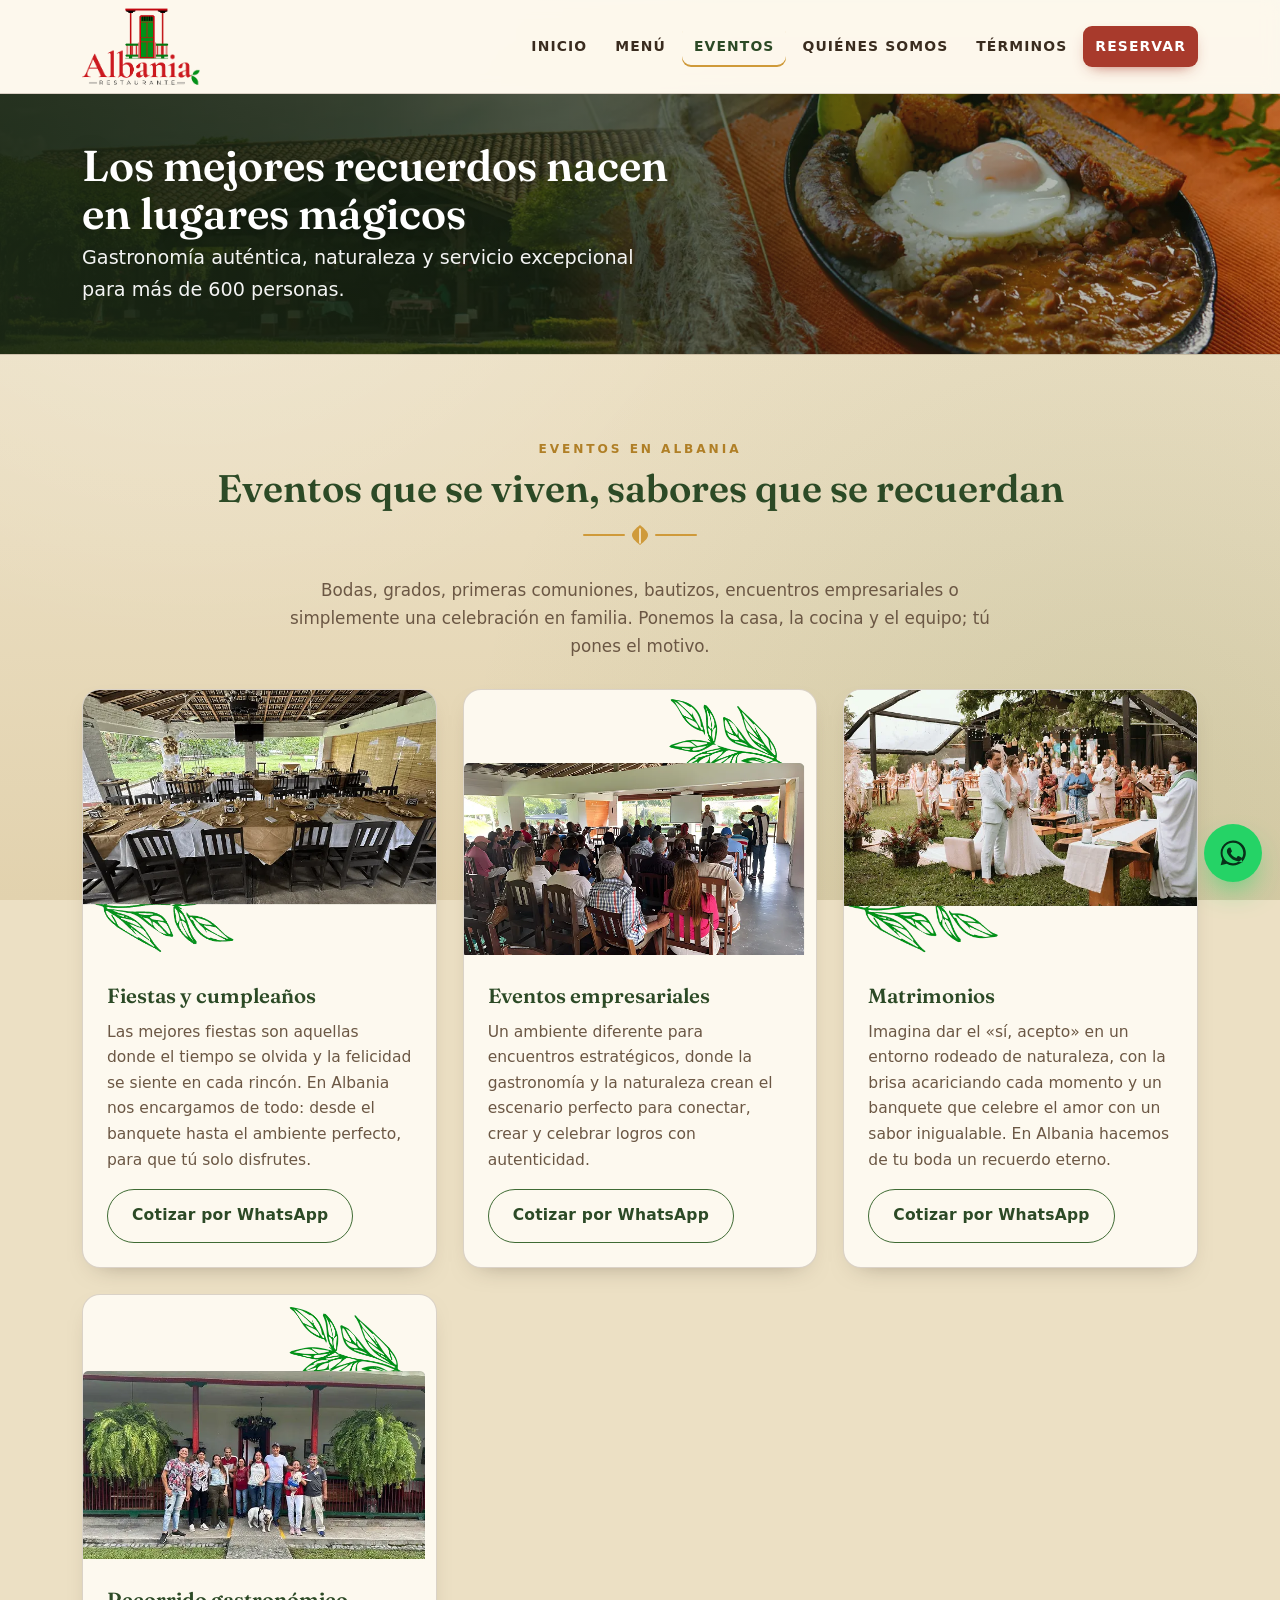
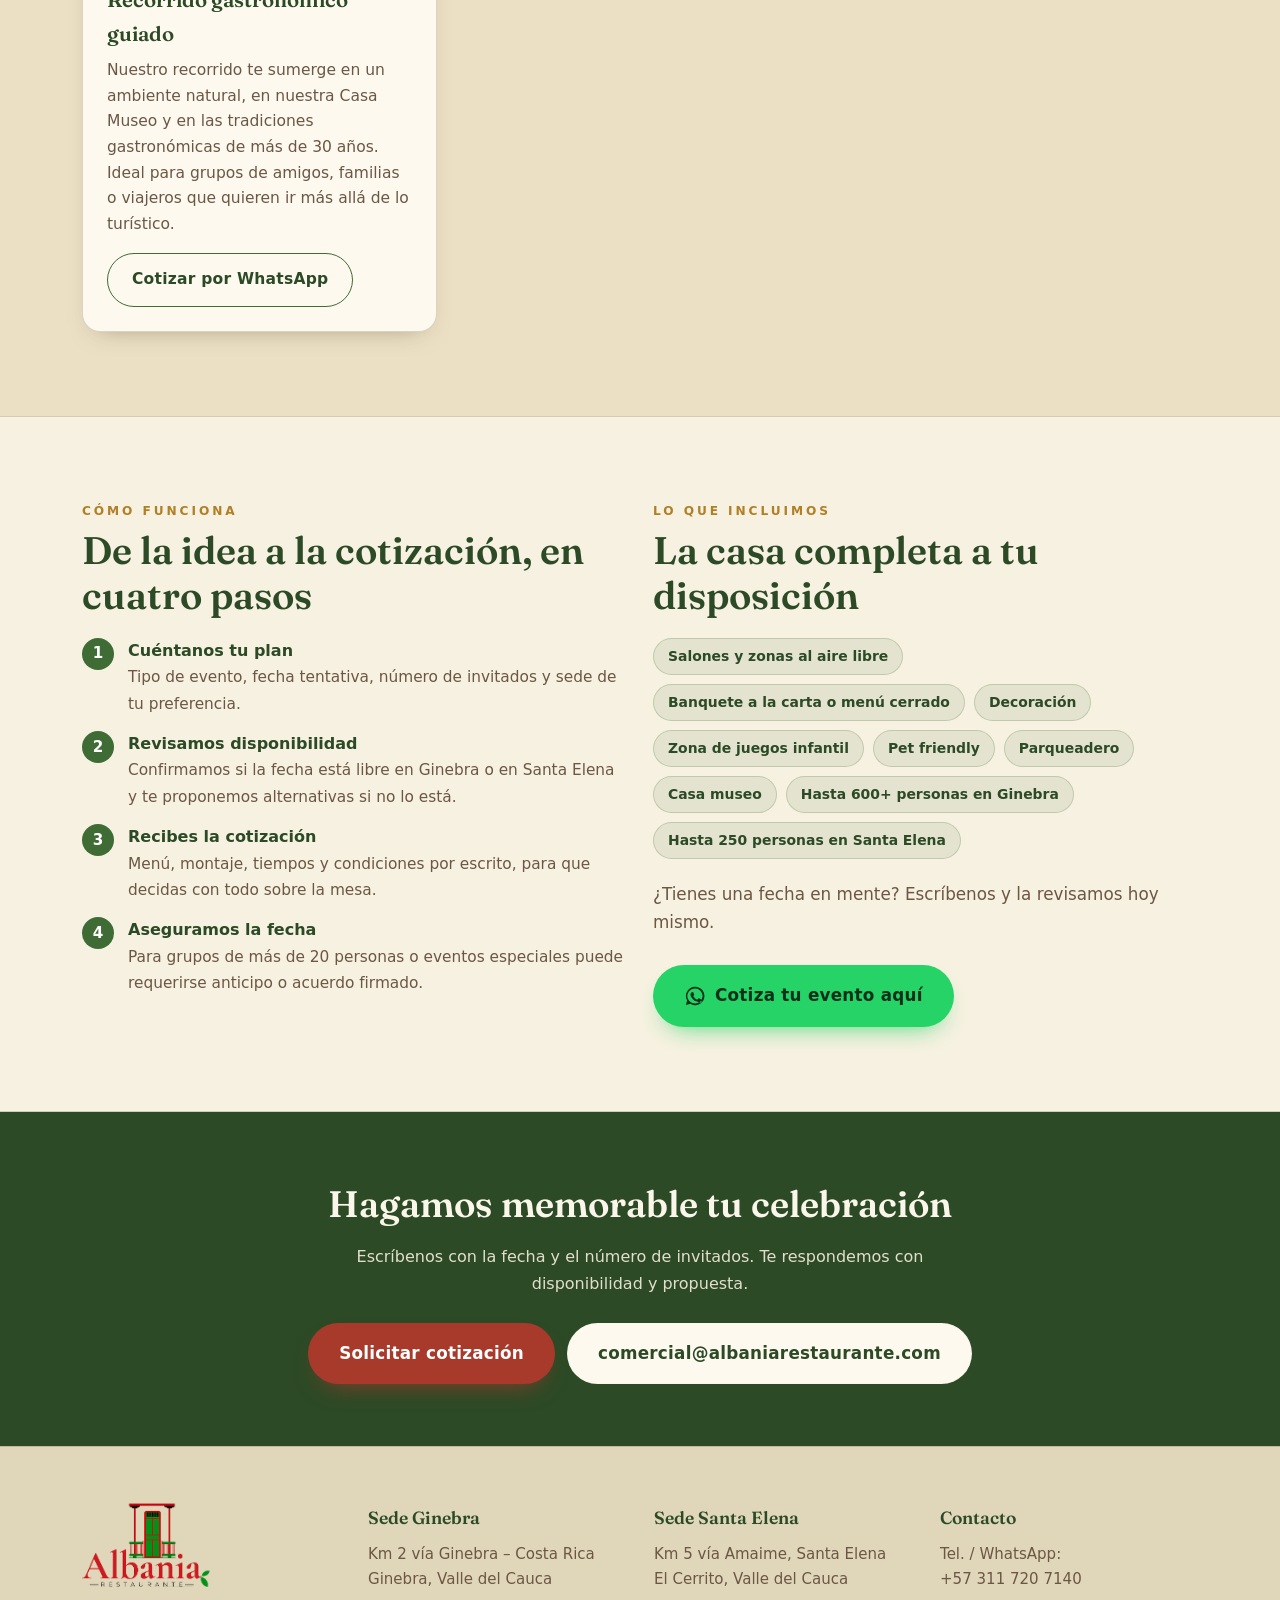
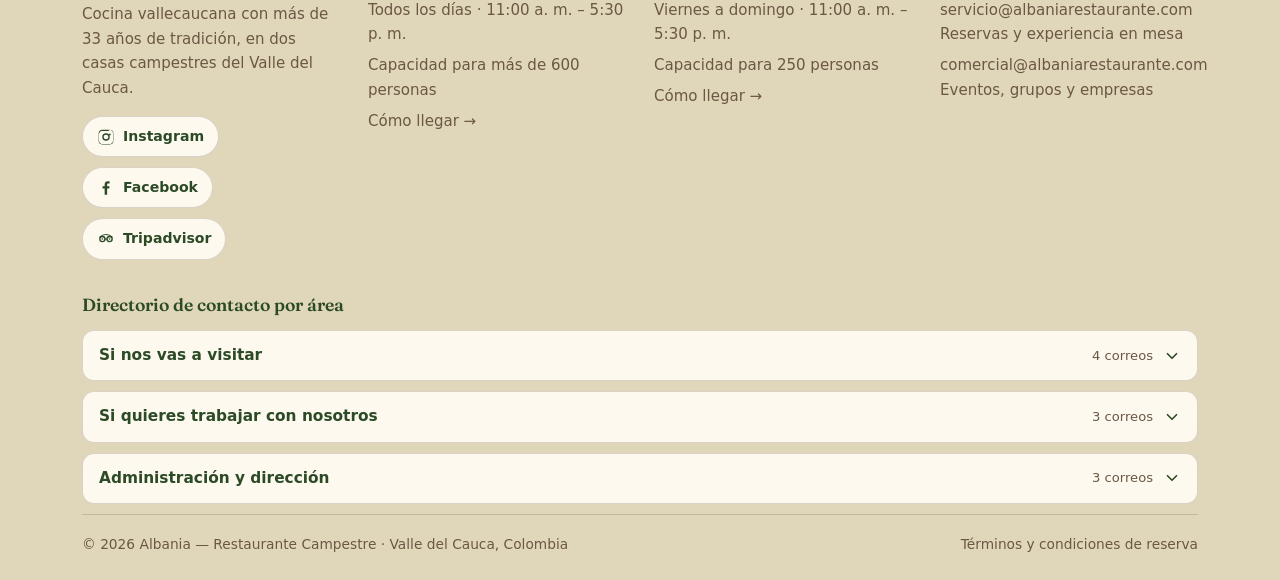
==== eventos/index.html @ 775dd33a "Sitio completo: replica limpia del .co con carta en texto y reserva por WhatsApp Reconstruye albania" ====
<!DOCTYPE html>
<html lang="es">
<head>
  <meta charset="UTF-8" />
  <meta name="viewport" content="width=device-width, initial-scale=1" />
  <title>Eventos, bodas y celebraciones | Albania — Restaurante Campestre</title>
  <meta name="description" content="Bodas, cumpleaños, grados y eventos empresariales en dos sedes campestres del Valle del Cauca. Capacidad para más de 600 personas en Ginebra y 250 en Santa Elena. Cotiza por WhatsApp." />
  <meta name="theme-color" content="#3F6B34" />
  <link rel="icon" type="image/png" href="../assets/logo.png" />

  <!-- Provisional: se levanta el noindex cuando el restaurante confirme la carta vigente. -->
  <meta name="robots" content="noindex, follow" />
  <link rel="canonical" href="https://albaniarestaurante.com/eventos/" />

  <meta property="og:type" content="website" />
  <meta property="og:site_name" content="Albania — Restaurante Campestre" />
  <meta property="og:locale" content="es_CO" />
  <meta property="og:url" content="https://albaniarestaurante.com/eventos/" />
  <meta property="og:title" content="Eventos, bodas y celebraciones | Albania — Restaurante Campestre" />
  <meta property="og:description" content="Bodas, cumpleaños, grados y eventos empresariales en dos sedes campestres del Valle del Cauca. Capacidad para más de 600 personas en Ginebra y 250 en Santa Elena. Cotiza por WhatsApp." />
  <meta property="og:image" content="https://albaniarestaurante.com/assets/og-image.jpg" />
  <meta property="og:image:secure_url" content="https://albaniarestaurante.com/assets/og-image.jpg" />
  <meta property="og:image:width" content="1200" />
  <meta property="og:image:height" content="630" />
  <meta property="og:image:alt" content="Albania — Restaurante Campestre · Ginebra y Santa Elena, Valle del Cauca" />
  <meta name="twitter:card" content="summary_large_image" />
  <meta name="twitter:title" content="Eventos, bodas y celebraciones | Albania — Restaurante Campestre" />
  <meta name="twitter:description" content="Bodas, cumpleaños, grados y eventos empresariales en dos sedes campestres del Valle del Cauca. Capacidad para más de 600 personas en Ginebra y 250 en Santa Elena. Cotiza por WhatsApp." />
  <meta name="twitter:image" content="https://albaniarestaurante.com/assets/og-image.jpg" />

  <link rel="preconnect" href="https://fonts.googleapis.com" />
  <link rel="preconnect" href="https://fonts.gstatic.com" crossorigin />
  <link href="https://fonts.googleapis.com/css2?family=Fraunces:ital,opsz,wght@0,9..144,400;0,9..144,600;0,9..144,700;1,9..144,500&display=swap" rel="stylesheet" />
  <link rel="stylesheet" href="../styles.css" />

  <script type="application/ld+json">
{
  "@context": "https://schema.org",
  "@graph": [
    {
      "@type": "Organization",
      "@id": "https://albaniarestaurante.com/#organizacion",
      "name": "Albania — Restaurante Campestre",
      "url": "https://albaniarestaurante.com/",
      "logo": "https://albaniarestaurante.com/assets/logo.png",
      "image": "https://albaniarestaurante.com/assets/og-image.jpg",
      "slogan": "De nuestra tierra a tu mesa: tradición y sabor sin igual",
      "telephone": "+573117207140",
      "sameAs": [
        "https://instagram.com/albaniarestaurante",
        "https://facebook.com/albania.restaurante",
        "https://www.tripadvisor.co/Restaurant_Review-g4068210-d9739303-Reviews-Albania_Restaurante-Ginebra_Valle_del_Cauca_Department.html"
      ]
    },
    {
      "@type": "Restaurant",
      "@id": "https://albaniarestaurante.com/#sede-ginebra",
      "name": "Albania — Restaurante Campestre · Sede Ginebra",
      "parentOrganization": {
        "@id": "https://albaniarestaurante.com/#organizacion"
      },
      "url": "https://albaniarestaurante.com/",
      "image": "https://albaniarestaurante.com/assets/og-image.jpg",
      "hasMenu": "https://albaniarestaurante.com/menu/",
      "acceptsReservations": "https://albaniarestaurante.com/reserva/",
      "servesCuisine": [
        "Colombiana",
        "Vallecaucana",
        "Comida típica"
      ],
      "priceRange": "$$",
      "currenciesAccepted": "COP",
      "telephone": "+573117207140",
      "hasMap": "https://maps.app.goo.gl/5G6PJcEvPM1ko94FA",
      "maximumAttendeeCapacity": 600,
      "address": {
        "@type": "PostalAddress",
        "streetAddress": "Km 2 vía a Ginebra, Costa Rica",
        "addressLocality": "Ginebra",
        "addressRegion": "Valle del Cauca",
        "addressCountry": "CO"
      },
      "openingHoursSpecification": [
        {
          "@type": "OpeningHoursSpecification",
          "dayOfWeek": [
            "Monday",
            "Tuesday",
            "Wednesday",
            "Thursday",
            "Friday",
            "Saturday",
            "Sunday"
          ],
          "opens": "11:00",
          "closes": "17:30"
        }
      ],
      "amenityFeature": [
        {
          "@type": "LocationFeatureSpecification",
          "name": "Pet-friendly",
          "value": true
        },
        {
          "@type": "LocationFeatureSpecification",
          "name": "Zona de juegos infantil",
          "value": true
        },
        {
          "@type": "LocationFeatureSpecification",
          "name": "Parqueadero",
          "value": true
        }
      ]
    },
    {
      "@type": "Restaurant",
      "@id": "https://albaniarestaurante.com/#sede-santa-elena",
      "name": "Albania — Restaurante Campestre · Sede Santa Elena",
      "parentOrganization": {
        "@id": "https://albaniarestaurante.com/#organizacion"
      },
      "url": "https://albaniarestaurante.com/",
      "image": "https://albaniarestaurante.com/assets/og-image.jpg",
      "hasMenu": "https://albaniarestaurante.com/menu/",
      "acceptsReservations": "https://albaniarestaurante.com/reserva/",
      "servesCuisine": [
        "Colombiana",
        "Vallecaucana",
        "Comida típica"
      ],
      "priceRange": "$$",
      "currenciesAccepted": "COP",
      "telephone": "+573117207140",
      "hasMap": "https://maps.app.goo.gl/c9aB7MhHKHei77cu5",
      "maximumAttendeeCapacity": 250,
      "address": {
        "@type": "PostalAddress",
        "streetAddress": "Km 5 vía Amaime, Santa Elena",
        "addressLocality": "El Cerrito",
        "addressRegion": "Valle del Cauca",
        "addressCountry": "CO"
      },
      "openingHoursSpecification": [
        {
          "@type": "OpeningHoursSpecification",
          "dayOfWeek": [
            "Friday",
            "Saturday",
            "Sunday"
          ],
          "opens": "11:00",
          "closes": "17:30"
        }
      ],
      "amenityFeature": [
        {
          "@type": "LocationFeatureSpecification",
          "name": "Pet-friendly",
          "value": true
        },
        {
          "@type": "LocationFeatureSpecification",
          "name": "Zona de juegos infantil",
          "value": true
        },
        {
          "@type": "LocationFeatureSpecification",
          "name": "Parqueadero",
          "value": true
        }
      ]
    }
  ]
}
  </script>
</head>
<body>
  <a class="saltar" href="#contenido">Saltar al contenido</a>
  <header class="cabecera">
    <div class="envoltura cabecera-int">
      <a class="marca" href="/" aria-label="Albania — Restaurante Campestre, inicio">
        <img src="../assets/logo.png" width="295" height="192" alt="Albania — Restaurante Campestre" />
      </a>
      <input class="nav-toggle" type="checkbox" id="menu-nav" hidden />
      <label class="nav-btn" for="menu-nav">
        <svg viewBox="0 0 24 24" width="20" height="20" aria-hidden="true"><path d="M4 7h16M4 12h16M4 17h16" fill="none" stroke="currentColor" stroke-width="2" stroke-linecap="round"/></svg>
        Menú
      </label>
      <nav class="nav" aria-label="Principal">
          <a href="/">Inicio</a>
          <a href="/menu/">Menú</a>
          <a href="/eventos/" aria-current="page">Eventos</a>
          <a href="/quienes-somos/">Quiénes somos</a>
          <a href="/terminos-y-condiciones/">Términos</a>
          <a class="btn-reservar-nav" href="/reserva/">Reservar</a>
      </nav>
    </div>
  </header>

  <main id="contenido">
    <section class="portada portada--corta">
      <img src="../assets/hero-2.webp" width="1800" height="586" fetchpriority="high" decoding="async"
           alt="Celebración campestre montada en los jardines de Albania Restaurante" />
      <div class="portada-velo"><div class="envoltura"><div class="portada-txt">
        <h1>Los mejores recuerdos nacen en lugares mágicos</h1>
        <p>Gastronomía auténtica, naturaleza y servicio excepcional para más de 600 personas.</p>
      </div></div></div>
    </section>

    <section class="seccion">
      <div class="envoltura centrado">
        <p class="rotulo">Eventos en Albania</p>
        <h2 class="titulo-seccion">Eventos que se viven, sabores que se recuerdan</h2>
        <span class="ramita"><svg viewBox="0 0 120 24" width="120" height="24" aria-hidden="true"><path d="M4 12h40" stroke="currentColor" stroke-width="2" stroke-linecap="round"/><path d="M116 12H76" stroke="currentColor" stroke-width="2" stroke-linecap="round"/><path d="M60 2c-5 4-8 7-8 10 0 3 3 6 8 10 5-4 8-7 8-10 0-3-3-6-8-10z" fill="currentColor"/><path d="M60 6v14" stroke="#fdf9ef" stroke-width="1.4" stroke-linecap="round"/></svg></span>
        <p class="entradilla">Bodas, grados, primeras comuniones, bautizos, encuentros empresariales o simplemente una celebración en familia. Ponemos la casa, la cocina y el equipo; tú pones el motivo.</p>
      </div>
      <div class="envoltura">
        <div class="rejilla rejilla-2">
        <article class="tarjeta">
          <img src="../assets/evento-cumpleanos.webp" loading="lazy" decoding="async" width="689" height="528" alt="Fiestas y cumpleaños en Albania Restaurante Campestre" />
          <div class="tarjeta-cuerpo">
            <h3>Fiestas y cumpleaños</h3><p>Las mejores fiestas son aquellas donde el tiempo se olvida y la felicidad se siente en cada rincón. En Albania nos encargamos de todo: desde el banquete hasta el ambiente perfecto, para que tú solo disfrutes.</p>
            <a class="btn btn-secundario" href="https://wa.me/573117207140?text=Quiero%20cotizar%20una%20fiesta%20o%20cumplea%C3%B1os%20en%20Albania." target="_blank" rel="noopener">Cotizar por WhatsApp</a>
          </div>
        </article>
        <article class="tarjeta">
          <img src="../assets/evento-empresarial.webp" loading="lazy" decoding="async" width="689" height="528" alt="Eventos empresariales en Albania Restaurante Campestre" />
          <div class="tarjeta-cuerpo">
            <h3>Eventos empresariales</h3><p>Un ambiente diferente para encuentros estratégicos, donde la gastronomía y la naturaleza crean el escenario perfecto para conectar, crear y celebrar logros con autenticidad.</p>
            <a class="btn btn-secundario" href="https://wa.me/573117207140?text=Quiero%20cotizar%20un%20evento%20empresarial%20en%20Albania." target="_blank" rel="noopener">Cotizar por WhatsApp</a>
          </div>
        </article>
        <article class="tarjeta">
          <img src="../assets/evento-matrimonio.webp" loading="lazy" decoding="async" width="689" height="528" alt="Matrimonios en Albania Restaurante Campestre" />
          <div class="tarjeta-cuerpo">
            <h3>Matrimonios</h3><p>Imagina dar el «sí, acepto» en un entorno rodeado de naturaleza, con la brisa acariciando cada momento y un banquete que celebre el amor con un sabor inigualable. En Albania hacemos de tu boda un recuerdo eterno.</p>
            <a class="btn btn-secundario" href="https://wa.me/573117207140?text=Quiero%20cotizar%20un%20matrimonio%20en%20Albania." target="_blank" rel="noopener">Cotizar por WhatsApp</a>
          </div>
        </article>
        <article class="tarjeta">
          <img src="../assets/evento-recorrido.webp" loading="lazy" decoding="async" width="689" height="528" alt="Recorrido gastronómico guiado en Albania Restaurante Campestre" />
          <div class="tarjeta-cuerpo">
            <h3>Recorrido gastronómico guiado</h3><p>Nuestro recorrido te sumerge en un ambiente natural, en nuestra Casa Museo y en las tradiciones gastronómicas de más de 30 años. Ideal para grupos de amigos, familias o viajeros que quieren ir más allá de lo turístico.</p>
            <a class="btn btn-secundario" href="https://wa.me/573117207140?text=Quiero%20informaci%C3%B3n%20sobre%20el%20recorrido%20gastron%C3%B3mico%20guiado%20de%20Albania." target="_blank" rel="noopener">Cotizar por WhatsApp</a>
          </div>
        </article>
        </div>
      </div>
    </section>

    <section class="seccion seccion--panel">
      <div class="envoltura">
        <div class="rejilla rejilla-2">
          <div>
            <p class="rotulo">Cómo funciona</p>
            <h2 class="titulo-seccion">De la idea a la cotización, en cuatro pasos</h2>
            <ol class="pasos" style="margin-top:1.2rem">
              <li><div><strong>Cuéntanos tu plan</strong><span>Tipo de evento, fecha tentativa, número de invitados y sede de tu preferencia.</span></div></li>
              <li><div><strong>Revisamos disponibilidad</strong><span>Confirmamos si la fecha está libre en Ginebra o en Santa Elena y te proponemos alternativas si no lo está.</span></div></li>
              <li><div><strong>Recibes la cotización</strong><span>Menú, montaje, tiempos y condiciones por escrito, para que decidas con todo sobre la mesa.</span></div></li>
              <li><div><strong>Aseguramos la fecha</strong><span>Para grupos de más de 20 personas o eventos especiales puede requerirse anticipo o acuerdo firmado.</span></div></li>
            </ol>
          </div>
          <div>
            <p class="rotulo">Lo que incluimos</p>
            <h2 class="titulo-seccion">La casa completa a tu disposición</h2>
            <ul class="etiquetas" style="margin-top:1.2rem">
              <li>Salones y zonas al aire libre</li><li>Banquete a la carta o menú cerrado</li>
              <li>Decoración</li><li>Zona de juegos infantil</li>
              <li>Pet friendly</li><li>Parqueadero</li>
              <li>Casa museo</li><li>Hasta 600+ personas en Ginebra</li>
              <li>Hasta 250 personas en Santa Elena</li>
            </ul>
            <p class="entradilla">¿Tienes una fecha en mente? Escríbenos y la revisamos hoy mismo.</p>
            <a class="btn btn-wa btn-grande" href="https://wa.me/573117207140?text=Hola%2C%20quiero%20cotizar%20un%20evento%20en%20Albania.%20Les%20cuento%3A%20tipo%20de%20evento%2C%20fecha%2C%20n%C3%BAmero%20de%20personas%20y%20sede." target="_blank" rel="noopener"><svg viewBox="0 0 24 24" width="22" height="22" aria-hidden="true"><path fill="currentColor" d="M12 2a10 10 0 0 0-8.6 15l-1.3 4.8 4.9-1.3A10 10 0 1 0 12 2zm0 1.8a8.2 8.2 0 0 1 6.9 12.6l-.2.3.8 2.8-2.9-.8-.3.2A8.2 8.2 0 1 1 12 3.8zm-3.1 4c-.2 0-.5.07-.8.36s-1 1-1 2.4 1.05 2.76 1.2 2.95c.14.2 2 3.17 4.98 4.32 2.47.95 2.97.76 3.5.71.53-.05 1.72-.7 1.96-1.38.24-.68.24-1.26.17-1.38-.07-.12-.26-.2-.55-.34-.29-.15-1.72-.85-1.98-.95-.27-.1-.46-.15-.65.14-.2.29-.75.94-.92 1.13-.17.2-.34.22-.63.07-.29-.14-1.22-.45-2.33-1.44-.86-.77-1.44-1.72-1.6-2.01-.17-.29-.02-.45.12-.6.13-.13.29-.34.44-.51.14-.17.19-.29.29-.48.1-.2.05-.36-.02-.51-.07-.14-.65-1.57-.9-2.15-.23-.56-.47-.48-.65-.49z"/></svg> Cotiza tu evento aquí</a>
          </div>
        </div>
      </div>
    </section>

    <section class="cintillo">
      <div class="envoltura">
        <h2>Hagamos memorable tu celebración</h2>
        <p>Escríbenos con la fecha y el número de invitados. Te respondemos con disponibilidad y propuesta.</p>
        <div class="acciones">
          <a class="btn btn-primario btn-grande" href="/reserva/">Solicitar cotización</a>
          <a class="btn btn-claro btn-grande" href="mailto:comercial@albaniarestaurante.com">comercial@albaniarestaurante.com</a>
        </div>
      </div>
    </section>
  </main>

  <footer class="pie">
    <div class="envoltura">
      <div class="pie-rejilla">
        <div>
          <img class="pie-logo" src="../assets/logo.png" width="295" height="192" alt="Albania — Restaurante Campestre" />
          <p>Cocina vallecaucana con más de 33 años de tradición, en dos casas campestres del Valle del Cauca.</p>
          <div class="redes">
            <a class="red-btn" href="https://instagram.com/albaniarestaurante" target="_blank" rel="noopener"><svg viewBox="0 0 24 24" width="18" height="18" aria-hidden="true"><path fill="currentColor" d="M12 2.2c3.2 0 3.6 0 4.9.07 1.2.06 1.8.25 2.2.42.6.22 1 .48 1.4.9.42.4.68.82.9 1.4.17.4.36 1 .42 2.2.07 1.3.07 1.7.07 4.9s0 3.6-.07 4.9c-.06 1.2-.25 1.8-.42 2.2-.22.6-.48 1-.9 1.4-.4.42-.82.68-1.4.9-.4.17-1 .36-2.2.42-1.3.07-1.7.07-4.9.07s-3.6 0-4.9-.07c-1.2-.06-1.8-.25-2.2-.42-.6-.22-1-.48-1.4-.9-.42-.4-.68-.82-.9-1.4-.17-.4-.36-1-.42-2.2C2.2 15.6 2.2 15.2 2.2 12s0-3.6.07-4.9c.06-1.2.25-1.8.42-2.2.22-.6.48-1 .9-1.4.4-.42.82-.68 1.4-.9.4-.17 1-.36 2.2-.42C8.4 2.2 8.8 2.2 12 2.2zm0 1.8c-3.1 0-3.5 0-4.7.07-1.1.05-1.7.24-2.1.4-.5.2-.9.43-1.3.83-.4.4-.63.8-.83 1.3-.16.4-.35 1-.4 2.1C2.6 8.5 2.6 8.9 2.6 12s0 3.5.07 4.7c.05 1.1.24 1.7.4 2.1.2.5.43.9.83 1.3.4.4.8.63 1.3.83.4.16 1 .35 2.1.4 1.2.07 1.6.07 4.7.07s3.5 0 4.7-.07c1.1-.05 1.7-.24 2.1-.4.5-.2.9-.43 1.3-.83.4-.4.63-.8.83-1.3.16-.4.35-1 .4-2.1.07-1.2.07-1.6.07-4.7s0-3.5-.07-4.7c-.05-1.1-.24-1.7-.4-2.1-.2-.5-.43-.9-.83-1.3-.4-.4-.8-.63-1.3-.83-.4-.16-1-.35-2.1-.4C15.5 4 15.1 4 12 4zm0 3.06A4.94 4.94 0 1 1 12 17a4.94 4.94 0 0 1 0-9.94zm0 1.8a3.14 3.14 0 1 0 0 6.28 3.14 3.14 0 0 0 0-6.28zm5.15-1.4a1.15 1.15 0 1 1 0 2.3 1.15 1.15 0 0 1 0-2.3z"/></svg><span>Instagram</span></a>
            <a class="red-btn" href="https://facebook.com/albania.restaurante" target="_blank" rel="noopener"><svg viewBox="0 0 24 24" width="18" height="18" aria-hidden="true"><path fill="currentColor" d="M13.5 21v-8.2h2.8l.42-3.2H13.5V7.5c0-.93.26-1.56 1.6-1.56h1.7V3.07c-.3-.04-1.3-.13-2.47-.13-2.44 0-4.12 1.49-4.12 4.23v2.36H7.4v3.2h2.8V21z"/></svg><span>Facebook</span></a>
            <a class="red-btn" href="https://www.tripadvisor.co/Restaurant_Review-g4068210-d9739303-Reviews-Albania_Restaurante-Ginebra_Valle_del_Cauca_Department.html" target="_blank" rel="noopener"><svg viewBox="0 0 24 24" width="18" height="18" aria-hidden="true"><circle cx="7.2" cy="12" r="3.4" fill="none" stroke="currentColor" stroke-width="1.8"/><circle cx="16.8" cy="12" r="3.4" fill="none" stroke="currentColor" stroke-width="1.8"/><circle cx="7.2" cy="12" r="1.1" fill="currentColor"/><circle cx="16.8" cy="12" r="1.1" fill="currentColor"/><path d="M10.6 12h2.8M4 9.2C6.2 7 9 6 12 6s5.8 1 8 3.2" fill="none" stroke="currentColor" stroke-width="1.6" stroke-linecap="round"/></svg><span>Tripadvisor</span></a>
          </div>
        </div>

        <div>
          <h3>Sede Ginebra</h3>
          <ul>
            <li>Km 2 vía Ginebra – Costa Rica<br />Ginebra, Valle del Cauca</li>
            <li>Todos los días · 11:00 a. m. – 5:30 p. m.</li>
            <li>Capacidad para más de 600 personas</li>
            <li><a href="https://maps.app.goo.gl/5G6PJcEvPM1ko94FA" target="_blank" rel="noopener">Cómo llegar &rarr;</a></li>
          </ul>
        </div>

        <div>
          <h3>Sede Santa Elena</h3>
          <ul>
            <li>Km 5 vía Amaime, Santa Elena<br />El Cerrito, Valle del Cauca</li>
            <li>Viernes a domingo · 11:00 a. m. – 5:30 p. m.</li>
            <li>Capacidad para 250 personas</li>
            <li><a href="https://maps.app.goo.gl/c9aB7MhHKHei77cu5" target="_blank" rel="noopener">Cómo llegar &rarr;</a></li>
          </ul>
        </div>

        <div>
          <h3>Contacto</h3>
          <ul>
            <li>Tel. / WhatsApp:<br /><a href="tel:+573117207140">+57 311 720 7140</a></li>
            <li><a href="mailto:servicio@albaniarestaurante.com">servicio@albaniarestaurante.com</a><br />Reservas y experiencia en mesa</li>
            <li><a href="mailto:comercial@albaniarestaurante.com">comercial@albaniarestaurante.com</a><br />Eventos, grupos y empresas</li>
          </ul>
        </div>
      </div>

      <h3 style="margin-bottom:.7rem">Directorio de contacto por área</h3>
      <details class="dir-acc">
        <summary class="dir-sum"><span class="dir-sum-txt">Si nos vas a visitar</span><span class="dir-count">4 correos</span><svg class="dir-chev" viewBox="0 0 24 24" width="18" height="18" aria-hidden="true"><path d="M6 9l6 6 6-6" fill="none" stroke="currentColor" stroke-width="2.2" stroke-linecap="round" stroke-linejoin="round"/></svg></summary>
        <ul class="dir-list">
          <li><a class="dir-mail" href="mailto:servicio@albaniarestaurante.com">servicio@albaniarestaurante.com</a><span class="dir-desc">Reservas del día a día, sugerencias y comentarios sobre tu experiencia en la mesa.</span></li>
          <li><a class="dir-mail" href="mailto:comercial@albaniarestaurante.com">comercial@albaniarestaurante.com</a><span class="dir-desc">Eventos, grupos y empresas: cotizaciones, disponibilidad de salones y celebraciones.</span></li>
          <li><a class="dir-mail" href="mailto:admonginebra@albaniarestaurante.com">admonginebra@albaniarestaurante.com</a><span class="dir-desc">Administración de la sede Ginebra: temas puntuales de esa casa y objetos olvidados.</span></li>
          <li><a class="dir-mail" href="mailto:admonsantaelena@albaniarestaurante.com">admonsantaelena@albaniarestaurante.com</a><span class="dir-desc">Lo mismo, para la sede Santa Elena, en El Cerrito.</span></li>
        </ul>
      </details>
      <details class="dir-acc">
        <summary class="dir-sum"><span class="dir-sum-txt">Si quieres trabajar con nosotros</span><span class="dir-count">3 correos</span><svg class="dir-chev" viewBox="0 0 24 24" width="18" height="18" aria-hidden="true"><path d="M6 9l6 6 6-6" fill="none" stroke="currentColor" stroke-width="2.2" stroke-linecap="round" stroke-linejoin="round"/></svg></summary>
        <ul class="dir-list">
          <li><a class="dir-mail" href="mailto:compras@albaniarestaurante.com">compras@albaniarestaurante.com</a><span class="dir-desc">Proveedores nuevos, portafolios y cotizaciones de insumos.</span></li>
          <li><a class="dir-mail" href="mailto:bodega@albaniarestaurante.com">bodega@albaniarestaurante.com</a><span class="dir-desc">Coordinación de entregas: remisiones, horarios de descargue y recepción de mercancía.</span></li>
          <li><a class="dir-mail" href="mailto:proyectos@albaniarestaurante.com">proyectos@albaniarestaurante.com</a><span class="dir-desc">Obras, adecuaciones, alianzas y proyectos de expansión.</span></li>
        </ul>
      </details>
      <details class="dir-acc">
        <summary class="dir-sum"><span class="dir-sum-txt">Administración y dirección</span><span class="dir-count">3 correos</span><svg class="dir-chev" viewBox="0 0 24 24" width="18" height="18" aria-hidden="true"><path d="M6 9l6 6 6-6" fill="none" stroke="currentColor" stroke-width="2.2" stroke-linecap="round" stroke-linejoin="round"/></svg></summary>
        <ul class="dir-list">
          <li><a class="dir-mail" href="mailto:contabilidad@albaniarestaurante.com">contabilidad@albaniarestaurante.com</a><span class="dir-desc">Facturación electrónica, datos tributarios, cartera y pagos.</span></li>
          <li><a class="dir-mail" href="mailto:gerencia@albaniarestaurante.com">gerencia@albaniarestaurante.com</a><span class="dir-desc">Gerencia general: propuestas institucionales, prensa y asuntos que requieran escalamiento.</span></li>
          <li><a class="dir-mail" href="mailto:direcciones@albaniarestaurante.com">direcciones@albaniarestaurante.com</a><span class="dir-desc">Dirección de la compañía: asuntos societarios y decisiones estratégicas.</span></li>
        </ul>
      </details>

      <div class="pie-legal">
        <span>&copy; <span id="anio">2026</span> Albania — Restaurante Campestre · Valle del Cauca, Colombia</span>
        <span><a href="/terminos-y-condiciones/">Términos y condiciones de reserva</a></span>
      </div>
    </div>
  </footer>

  <a class="wa-flotante" href="https://wa.me/573117207140?text=Hola%2C%20quiero%20informaci%C3%B3n%20sobre%20Albania%20Restaurante%20Campestre." target="_blank" rel="noopener" aria-label="Escríbenos por WhatsApp">
    <svg viewBox="0 0 24 24" width="30" height="30" aria-hidden="true"><path fill="currentColor" d="M12 2a10 10 0 0 0-8.6 15l-1.3 4.8 4.9-1.3A10 10 0 1 0 12 2zm0 1.8a8.2 8.2 0 0 1 6.9 12.6l-.2.3.8 2.8-2.9-.8-.3.2A8.2 8.2 0 1 1 12 3.8zm-3.1 4c-.2 0-.5.07-.8.36s-1 1-1 2.4 1.05 2.76 1.2 2.95c.14.2 2 3.17 4.98 4.32 2.47.95 2.97.76 3.5.71.53-.05 1.72-.7 1.96-1.38.24-.68.24-1.26.17-1.38-.07-.12-.26-.2-.55-.34-.29-.15-1.72-.85-1.98-.95-.27-.1-.46-.15-.65.14-.2.29-.75.94-.92 1.13-.17.2-.34.22-.63.07-.29-.14-1.22-.45-2.33-1.44-.86-.77-1.44-1.72-1.6-2.01-.17-.29-.02-.45.12-.6.13-.13.29-.34.44-.51.14-.17.19-.29.29-.48.1-.2.05-.36-.02-.51-.07-.14-.65-1.57-.9-2.15-.23-.56-.47-.48-.65-.49z"/></svg>
  </a>

  <script>document.getElementById('anio').textContent = new Date().getFullYear();</script>
</body>
</html>
---- styles.css ----
/* =========================================================
   Albania — Restaurante Campestre · albaniarestaurante.com
   Hoja de estilos única para todo el sitio.
   Sin frameworks, sin dependencias, sin JavaScript obligatorio.
   ========================================================= */

:root {
  --crema:        #f6efdd;
  --crema-clara:  #fbf6ea;
  --crema-panel:  #fdf9ef;
  --verde:        #3f6b34;
  --verde-osc:    #2c4a26;
  --verde-claro:  #6f8f4f;
  --terracota:    #a83a2c;
  --terracota-osc:#8a2f24;
  --mostaza:      #cf9a3a;
  --mostaza-osc:  #b07f26;
  --marron:       #5a4636;
  --tinta:        #3a2c1f;
  --tinta-suave:  #6b5744;
  --linea:        rgba(90, 70, 54, .22);

  --wa:           #25d366;
  --wa-osc:       #1da851;

  --sombra:       0 18px 40px -18px rgba(58, 44, 31, .45);
  --sombra-sutil: 0 10px 26px -16px rgba(58, 44, 31, .5);
  --radio:        18px;
  --radio-sm:     12px;

  --ancho:        1180px;

  --fuente-titulo: "Fraunces", "Georgia", "Times New Roman", serif;
  --fuente-texto:  system-ui, -apple-system, "Segoe UI", Roboto, "Helvetica Neue", Arial, sans-serif;
}

* { box-sizing: border-box; }
html { -webkit-text-size-adjust: 100%; scroll-behavior: smooth; }
@media (prefers-reduced-motion: reduce) { html { scroll-behavior: auto; } }

body {
  margin: 0;
  font-family: var(--fuente-texto);
  color: var(--tinta);
  line-height: 1.65;
  background-color: #ece0c4;
  background-image:
    radial-gradient(circle at 15% 8%, rgba(255,255,255,.30), transparent 42%),
    radial-gradient(circle at 88% 92%, rgba(63,107,52,.12), transparent 48%),
    linear-gradient(180deg, #f0e6ce 0%, #e9dcbe 60%, #e2d2ae 100%),
    url("data:image/svg+xml,%3Csvg xmlns='http://www.w3.org/2000/svg' width='140' height='140' viewBox='0 0 140 140'%3E%3Cg fill='none' stroke='%235a4636' stroke-opacity='0.055' stroke-width='1.4'%3E%3Cpath d='M20 110c14-6 20-22 18-40M20 110c-10-10-10-28 0-40M20 110c14 4 30-4 40-18'/%3E%3Cpath d='M110 34c-10 4-15 16-13 29M110 34c7 7 8 20 1 29M110 34c-10-3-22 3-29 13'/%3E%3C/g%3E%3C/svg%3E");
  background-attachment: fixed;
  background-size: auto, auto, auto, 260px 260px;
}

img { max-width: 100%; height: auto; display: block; }
a { color: var(--terracota-osc); }

.envoltura { width: 100%; max-width: var(--ancho); margin: 0 auto; padding: 0 clamp(16px, 4vw, 32px); }
.solo-lectores {
  position: absolute; width: 1px; height: 1px; overflow: hidden;
  clip: rect(0 0 0 0); clip-path: inset(50%); white-space: nowrap;
}
.saltar {
  position: absolute; left: -9999px; top: 0; z-index: 200;
  background: var(--verde-osc); color: #fff; padding: 10px 16px; border-radius: 0 0 10px 0;
}
.saltar:focus { left: 0; }

/* ================= Encabezado / navegación ================= */
.cabecera {
  position: sticky; top: 0; z-index: 100;
  background: rgba(253, 249, 239, .93);
  backdrop-filter: saturate(140%) blur(8px);
  border-bottom: 1px solid var(--linea);
}
.cabecera-int {
  display: flex; align-items: center; gap: 16px;
  min-height: 74px; padding-top: 8px; padding-bottom: 8px;
}
.marca { display: flex; align-items: center; gap: 10px; text-decoration: none; margin-right: auto; }
.marca img { width: 118px; height: auto; }
.marca span { display: none; }

.nav-toggle { display: none; }
.nav-btn {
  display: none; align-items: center; gap: 8px; cursor: pointer;
  border: 1px solid var(--linea); border-radius: 10px; padding: 8px 12px;
  background: var(--crema-clara); font-weight: 600; color: var(--verde-osc);
  font-size: .92rem;
}

.nav { display: flex; align-items: center; gap: 4px; flex-wrap: wrap; }
.nav a {
  text-decoration: none; color: var(--tinta); font-weight: 600;
  font-size: .87rem; letter-spacing: .08em; text-transform: uppercase;
  padding: 9px 12px; border-radius: 9px; transition: background .18s, color .18s;
}
.nav a:hover, .nav a:focus-visible { background: rgba(63,107,52,.10); color: var(--verde-osc); }
.nav a[aria-current="page"] { color: var(--verde-osc); box-shadow: inset 0 -2px 0 var(--mostaza); }

.btn-reservar-nav {
  background: var(--terracota) !important; color: #fff !important;
  box-shadow: 0 6px 16px -8px rgba(168,58,44,.9);
}
.btn-reservar-nav:hover { background: var(--terracota-osc) !important; color: #fff !important; }

@media (max-width: 900px) {
  .nav-btn { display: inline-flex; }
  .nav {
    position: absolute; left: 0; right: 0; top: 100%;
    flex-direction: column; align-items: stretch; gap: 2px;
    background: var(--crema-panel); border-bottom: 1px solid var(--linea);
    padding: 10px clamp(16px,4vw,32px) 16px; display: none;
    box-shadow: var(--sombra-sutil);
  }
  .nav-toggle:checked ~ .nav { display: flex; }
  .nav a { padding: 12px 10px; font-size: .95rem; }
  .cabecera-int { position: relative; }
}

/* ================= Botones ================= */
.btn {
  display: inline-flex; align-items: center; justify-content: center; gap: 9px;
  padding: 13px 24px; border-radius: 999px; text-decoration: none;
  font-weight: 700; font-size: .97rem; letter-spacing: .015em;
  border: 1.5px solid transparent; cursor: pointer; font-family: inherit;
  transition: transform .16s ease, box-shadow .16s ease, background .16s ease;
}
.btn:hover { transform: translateY(-2px); }
.btn-primario { background: var(--terracota); color: #fff; box-shadow: 0 12px 26px -14px rgba(168,58,44,.95); }
.btn-primario:hover { background: var(--terracota-osc); }
.btn-secundario { background: transparent; color: var(--verde-osc); border-color: var(--verde); }
.btn-secundario:hover { background: rgba(63,107,52,.10); }
.btn-wa { background: var(--wa); color: #08301a; box-shadow: 0 12px 26px -14px rgba(37,211,102,.95); }
.btn-wa:hover { background: var(--wa-osc); color: #04240f; }
.btn-claro { background: var(--crema-panel); color: var(--verde-osc); border-color: var(--linea); }
.btn-grande { padding: 16px 30px; font-size: 1.05rem; }

/* ================= Portada ================= */
.portada { position: relative; overflow: hidden; border-bottom: 1px solid var(--linea); }
.portada img { width: 100%; height: clamp(300px, 52vw, 520px); object-fit: cover; }
.portada-velo {
  position: absolute; inset: 0;
  background: linear-gradient(90deg, rgba(28,42,22,.86) 0%, rgba(28,42,22,.62) 42%, rgba(28,42,22,.10) 72%, rgba(28,42,22,0) 100%);
  display: flex; align-items: center;
}
.portada-txt { max-width: 640px; color: #fff; }
.portada h1 {
  font-family: var(--fuente-titulo); font-weight: 600;
  font-size: clamp(1.9rem, 5.4vw, 3.4rem); line-height: 1.1; margin: 0 0 .6rem;
  text-shadow: 0 2px 18px rgba(0,0,0,.4);
}
.portada p { font-size: clamp(1rem, 2.3vw, 1.2rem); margin: 0 0 1.4rem; opacity: .95; max-width: 46ch; }
.portada .acciones { display: flex; flex-wrap: wrap; gap: 12px; }
.portada .btn-secundario { color: #fff; border-color: rgba(255,255,255,.75); }
.portada .btn-secundario:hover { background: rgba(255,255,255,.16); }

/* Portada corta para páginas internas */
.portada--corta img { height: clamp(160px, 26vw, 260px); }
.portada--corta .portada-velo {
  background: linear-gradient(90deg, rgba(28,42,22,.88) 0%, rgba(28,42,22,.55) 55%, rgba(28,42,22,.20) 100%);
}
.portada--corta h1 { font-size: clamp(1.7rem, 4.6vw, 2.7rem); margin-bottom: .3rem; }
.portada--corta p { margin-bottom: 0; }

/* ================= Secciones ================= */
.seccion { padding: clamp(44px, 7vw, 84px) 0; }
.seccion--panel { background: rgba(253,249,239,.68); border-block: 1px solid var(--linea); }

.rotulo {
  margin: 0 0 .45rem; font-size: .76rem; letter-spacing: .24em;
  text-transform: uppercase; font-weight: 700; color: var(--mostaza-osc);
}
.titulo-seccion {
  font-family: var(--fuente-titulo); font-weight: 600; color: var(--verde-osc);
  font-size: clamp(1.6rem, 3.6vw, 2.4rem); line-height: 1.18; margin: 0 0 .7rem;
}
.entradilla { font-size: 1.05rem; color: var(--tinta-suave); max-width: 68ch; margin: 0 0 1.8rem; }
.centrado { text-align: center; }
.centrado .entradilla { margin-left: auto; margin-right: auto; }

.ramita { display: block; color: var(--terracota); margin: 0 auto 1.4rem; }
.centrado .ramita { color: var(--mostaza); }

/* ================= Rejillas ================= */
.rejilla { display: grid; gap: clamp(16px, 2.4vw, 26px); }
.rejilla-2 { grid-template-columns: repeat(auto-fit, minmax(300px, 1fr)); }
.rejilla-3 { grid-template-columns: repeat(auto-fit, minmax(260px, 1fr)); }
.rejilla-4 { grid-template-columns: repeat(auto-fit, minmax(210px, 1fr)); }

/* ================= Tarjetas ================= */
.tarjeta {
  background: var(--crema-panel); border: 1px solid var(--linea);
  border-radius: var(--radio); overflow: hidden;
  box-shadow: var(--sombra-sutil); display: flex; flex-direction: column;
}
.tarjeta img { width: 100%; aspect-ratio: 4 / 3; object-fit: cover; }
.tarjeta-cuerpo { padding: clamp(16px, 2.4vw, 24px); flex: 1; display: flex; flex-direction: column; }
.tarjeta h3 {
  font-family: var(--fuente-titulo); font-weight: 600; color: var(--verde-osc);
  font-size: 1.28rem; margin: 0 0 .45rem;
}
.tarjeta p { margin: 0 0 1rem; color: var(--tinta-suave); font-size: .97rem; }
.tarjeta .btn { align-self: flex-start; margin-top: auto; }

/* Sedes */
.sede-bloque {
  display: grid; grid-template-columns: 1.05fr 1fr; gap: clamp(20px, 3.5vw, 44px);
  align-items: center; margin-bottom: clamp(34px, 5vw, 60px);
}
.sede-bloque:last-child { margin-bottom: 0; }
.sede-bloque--invertido .sede-texto { order: 2; }
@media (max-width: 860px) { .sede-bloque { grid-template-columns: 1fr; } .sede-bloque--invertido .sede-texto { order: 0; } }

.mosaico { display: grid; grid-template-columns: repeat(3, 1fr); gap: 8px; }
.mosaico img {
  width: 100%; aspect-ratio: 1 / 1; object-fit: cover;
  border-radius: 10px; border: 1px solid var(--linea);
}
.mosaico img:first-child { grid-column: span 2; grid-row: span 2; aspect-ratio: 1 / 1; }

.datos-sede { list-style: none; padding: 0; margin: 0 0 1.3rem; display: grid; gap: 9px; }
.datos-sede li { display: flex; gap: 10px; align-items: flex-start; font-size: .97rem; color: var(--tinta-suave); }
.datos-sede svg { flex: none; color: var(--terracota); margin-top: 3px; }
.datos-sede strong { color: var(--tinta); font-weight: 700; }

/* Etiquetas */
.etiquetas { list-style: none; display: flex; flex-wrap: wrap; gap: 9px; padding: 0; margin: 0 0 1.4rem; }
.etiquetas li {
  background: rgba(63,107,52,.10); color: var(--verde-osc);
  border: 1px solid rgba(63,107,52,.22); border-radius: 999px;
  padding: 6px 14px; font-size: .87rem; font-weight: 600;
}
.etiquetas--calidas li { background: rgba(207,154,58,.14); color: var(--mostaza-osc); border-color: rgba(207,154,58,.3); }

/* Galería */
.galeria { display: grid; grid-template-columns: repeat(auto-fit, minmax(190px, 1fr)); gap: 10px; }
.galeria img { aspect-ratio: 4 / 3; object-fit: cover; border-radius: var(--radio-sm); border: 1px solid var(--linea); }

/* ================= Menú (carta) ================= */
.aviso {
  background: rgba(207,154,58,.13); border: 1px solid rgba(207,154,58,.36);
  border-left: 4px solid var(--mostaza); border-radius: var(--radio-sm);
  padding: 14px 18px; margin: 0 0 1.8rem; font-size: .95rem; color: var(--tinta-suave);
}
.aviso strong { color: var(--tinta); }

.carta-nav { display: flex; flex-wrap: wrap; gap: 8px; margin: 0 0 2.2rem; }
.carta-nav a {
  text-decoration: none; font-size: .87rem; font-weight: 700;
  padding: 8px 15px; border-radius: 999px;
  background: var(--crema-panel); border: 1px solid var(--linea); color: var(--verde-osc);
}
.carta-nav a:hover { background: rgba(63,107,52,.12); }

.carta-grupo { margin-bottom: clamp(30px, 4.6vw, 52px); scroll-margin-top: 96px; }
.carta-grupo h2 {
  font-family: var(--fuente-titulo); font-weight: 600; color: #fff;
  background: var(--terracota); display: inline-block;
  font-size: clamp(1.15rem, 2.5vw, 1.5rem); margin: 0 0 1.1rem;
  padding: 5px 20px 6px; border-radius: 4px 14px 14px 4px;
}
.plato {
  border-bottom: 1px dashed var(--linea);
  padding: 13px 0; display: grid; grid-template-columns: 1fr auto; gap: 4px 18px;
}
.plato:last-child { border-bottom: 0; }
.plato-nombre {
  font-family: var(--fuente-titulo); font-weight: 600; color: var(--verde-osc);
  font-size: 1.1rem; margin: 0;
}
.plato-precio { font-weight: 700; color: var(--terracota-osc); white-space: nowrap; font-size: 1.02rem; align-self: start; }
.plato-desc { grid-column: 1 / -1; margin: 2px 0 0; color: var(--tinta-suave); font-size: .94rem; max-width: 72ch; }
.plato-variantes { grid-column: 1 / -1; list-style: none; padding: 0; margin: 8px 0 0; display: grid; gap: 5px; }
.plato-variantes li {
  display: flex; justify-content: space-between; gap: 14px;
  font-size: .94rem; color: var(--tinta-suave);
  border-bottom: 1px dotted rgba(90,70,54,.2); padding-bottom: 4px;
}
.plato-variantes b { color: var(--terracota-osc); white-space: nowrap; }

.tabla-bebidas { width: 100%; border-collapse: collapse; font-size: .95rem; }
.tabla-bebidas caption { text-align: left; color: var(--tinta-suave); font-size: .9rem; padding-bottom: 8px; }
.tabla-bebidas th, .tabla-bebidas td { padding: 9px 10px; border-bottom: 1px dashed var(--linea); text-align: right; }
.tabla-bebidas th:first-child, .tabla-bebidas td:first-child { text-align: left; }
.tabla-bebidas thead th { background: rgba(63,107,52,.10); color: var(--verde-osc); border-bottom: 1px solid var(--linea); }
.tabla-bebidas td { color: var(--tinta-suave); }
.tabla-bebidas td:first-child { color: var(--tinta); font-weight: 600; }
.tabla-envoltura { overflow-x: auto; -webkit-overflow-scrolling: touch; }

/* ================= Formulario de reserva ================= */
.reserva-caja {
  background: var(--crema-panel); border: 1px solid var(--linea);
  border-radius: var(--radio); padding: clamp(20px, 3.6vw, 38px);
  box-shadow: var(--sombra-sutil);
}
.campo { margin-bottom: 18px; }
.campo > label, .grupo-leyenda {
  display: block; font-weight: 700; color: var(--verde-osc);
  font-size: .93rem; margin-bottom: 7px;
}
.campo .ayuda { display: block; font-weight: 400; color: var(--tinta-suave); font-size: .87rem; margin-top: 3px; }
.campo input[type="text"], .campo input[type="date"], .campo input[type="time"],
.campo input[type="number"], .campo select, .campo textarea {
  width: 100%; font: inherit; font-size: 1rem; color: var(--tinta);
  background: #fff; border: 1px solid var(--linea); border-radius: 10px;
  padding: 11px 13px;
}
.campo textarea { min-height: 92px; resize: vertical; }
.campo input:focus, .campo select:focus, .campo textarea:focus {
  outline: 2px solid var(--verde-claro); outline-offset: 1px; border-color: var(--verde);
}
fieldset { border: 0; padding: 0; margin: 0 0 18px; }
.opciones { display: grid; grid-template-columns: repeat(auto-fit, minmax(190px, 1fr)); gap: 10px; }
.opcion { position: relative; }
.opcion input { position: absolute; opacity: 0; inset: 0; cursor: pointer; }
.opcion span {
  display: block; padding: 12px 14px; border-radius: var(--radio-sm);
  border: 1.5px solid var(--linea); background: #fff; cursor: pointer;
  font-weight: 600; font-size: .95rem; transition: border-color .16s, background .16s;
}
.opcion small { display: block; font-weight: 400; color: var(--tinta-suave); font-size: .84rem; margin-top: 2px; }
.opcion input:checked + span { border-color: var(--verde); background: rgba(63,107,52,.09); box-shadow: inset 0 0 0 1px var(--verde); }
.opcion input:focus-visible + span { outline: 2px solid var(--verde-claro); outline-offset: 2px; }

.dos-columnas { display: grid; grid-template-columns: 1fr 1fr; gap: 0 16px; }
@media (max-width: 560px) { .dos-columnas { grid-template-columns: 1fr; } }

.vista-previa {
  background: #e9f7ee; border: 1px solid rgba(37,211,102,.4);
  border-radius: var(--radio-sm); padding: 14px 16px; margin: 4px 0 18px;
  font-size: .93rem; color: #14532d; white-space: pre-wrap; word-break: break-word;
}
.vista-previa b { color: #0b3a1f; }

/* ================= Pasos ================= */
.pasos { list-style: none; counter-reset: p; padding: 0; margin: 0; display: grid; gap: 14px; }
.pasos li { counter-increment: p; display: flex; gap: 14px; align-items: flex-start; }
.pasos li::before {
  content: counter(p); flex: none;
  width: 32px; height: 32px; border-radius: 50%;
  background: var(--verde); color: #fff; font-weight: 700;
  display: grid; place-items: center; font-size: .95rem;
}
.pasos strong { display: block; color: var(--verde-osc); }
.pasos span { color: var(--tinta-suave); font-size: .96rem; }

/* ================= Cintillo de cierre ================= */
.cintillo {
  background: var(--verde-osc); color: var(--crema);
  padding: clamp(34px, 5.5vw, 62px) 0; text-align: center;
}
.cintillo h2 {
  font-family: var(--fuente-titulo); font-weight: 600;
  font-size: clamp(1.5rem, 3.6vw, 2.3rem); margin: 0 0 .6rem; color: var(--crema-clara);
}
.cintillo p { margin: 0 auto 1.6rem; max-width: 58ch; opacity: .9; }
.cintillo .acciones { display: flex; flex-wrap: wrap; gap: 12px; justify-content: center; }
.cintillo .btn-claro { border-color: rgba(246,239,221,.4); }

/* ================= Pie ================= */
.pie { background: rgba(44,74,38,.06); border-top: 1px solid var(--linea); padding: clamp(34px,5vw,56px) 0 24px; }
.pie-rejilla { display: grid; grid-template-columns: repeat(auto-fit, minmax(240px, 1fr)); gap: 28px; margin-bottom: 30px; }
.pie h3 {
  font-family: var(--fuente-titulo); color: var(--verde-osc);
  font-size: 1.1rem; margin: 0 0 .6rem; font-weight: 600;
}
.pie p, .pie li { color: var(--tinta-suave); font-size: .94rem; }
.pie ul { list-style: none; padding: 0; margin: 0; display: grid; gap: 6px; }
.pie a { color: var(--tinta-suave); text-decoration: none; }
.pie a:hover { color: var(--terracota-osc); text-decoration: underline; }
.pie-logo { width: 128px; margin-bottom: 10px; }

.redes { display: flex; gap: 10px; flex-wrap: wrap; margin-top: 12px; }
.red-btn {
  display: inline-flex; align-items: center; gap: 8px;
  background: var(--crema-panel); border: 1px solid var(--linea);
  border-radius: 999px; padding: 8px 14px; font-size: .88rem; font-weight: 600;
  color: var(--verde-osc) !important; text-decoration: none;
}
.red-btn:hover { background: rgba(63,107,52,.10); text-decoration: none !important; }

.pie-legal {
  border-top: 1px solid var(--linea); padding-top: 18px; margin-top: 4px;
  display: flex; flex-wrap: wrap; gap: 8px 20px; justify-content: space-between;
  font-size: .86rem; color: var(--tinta-suave);
}

/* Directorio en acordeón (sin JavaScript) */
.dir-acc { border: 1px solid var(--linea); border-radius: var(--radio-sm); background: var(--crema-panel); margin-bottom: 10px; }
.dir-sum {
  list-style: none; cursor: pointer; display: flex; align-items: center; gap: 10px;
  padding: 12px 16px; font-weight: 700; color: var(--verde-osc); font-size: .96rem;
}
.dir-sum::-webkit-details-marker { display: none; }
.dir-sum:focus-visible { outline: 2px solid var(--verde-claro); outline-offset: 2px; border-radius: var(--radio-sm); }
.dir-sum-txt { margin-right: auto; }
.dir-count { font-weight: 400; font-size: .82rem; color: var(--tinta-suave); }
.dir-chev { transition: transform .2s ease; flex: none; }
.dir-acc[open] .dir-chev { transform: rotate(180deg); }
@media (prefers-reduced-motion: reduce) { .dir-chev { transition: none; } }
.dir-list { list-style: none; margin: 0; padding: 0 16px 14px; display: grid; gap: 12px; }
.dir-mail { display: block; font-weight: 600; color: var(--terracota-osc) !important; word-break: break-all; }
.dir-desc { display: block; color: var(--tinta-suave); font-size: .89rem; }

/* ================= Botón flotante de WhatsApp ================= */
.wa-flotante {
  position: fixed; right: 18px; bottom: 18px; z-index: 120;
  width: 58px; height: 58px; border-radius: 50%;
  background: var(--wa); color: #08301a;
  display: grid; place-items: center;
  box-shadow: 0 14px 30px -10px rgba(37,211,102,.85);
  text-decoration: none;
}
.wa-flotante:hover { background: var(--wa-osc); }

/* ================= Impresión ================= */
@media print {
  .cabecera, .wa-flotante, .cintillo, .carta-nav, .portada { display: none !important; }
  body { background: #fff; }
  .seccion { padding: 0; }
}
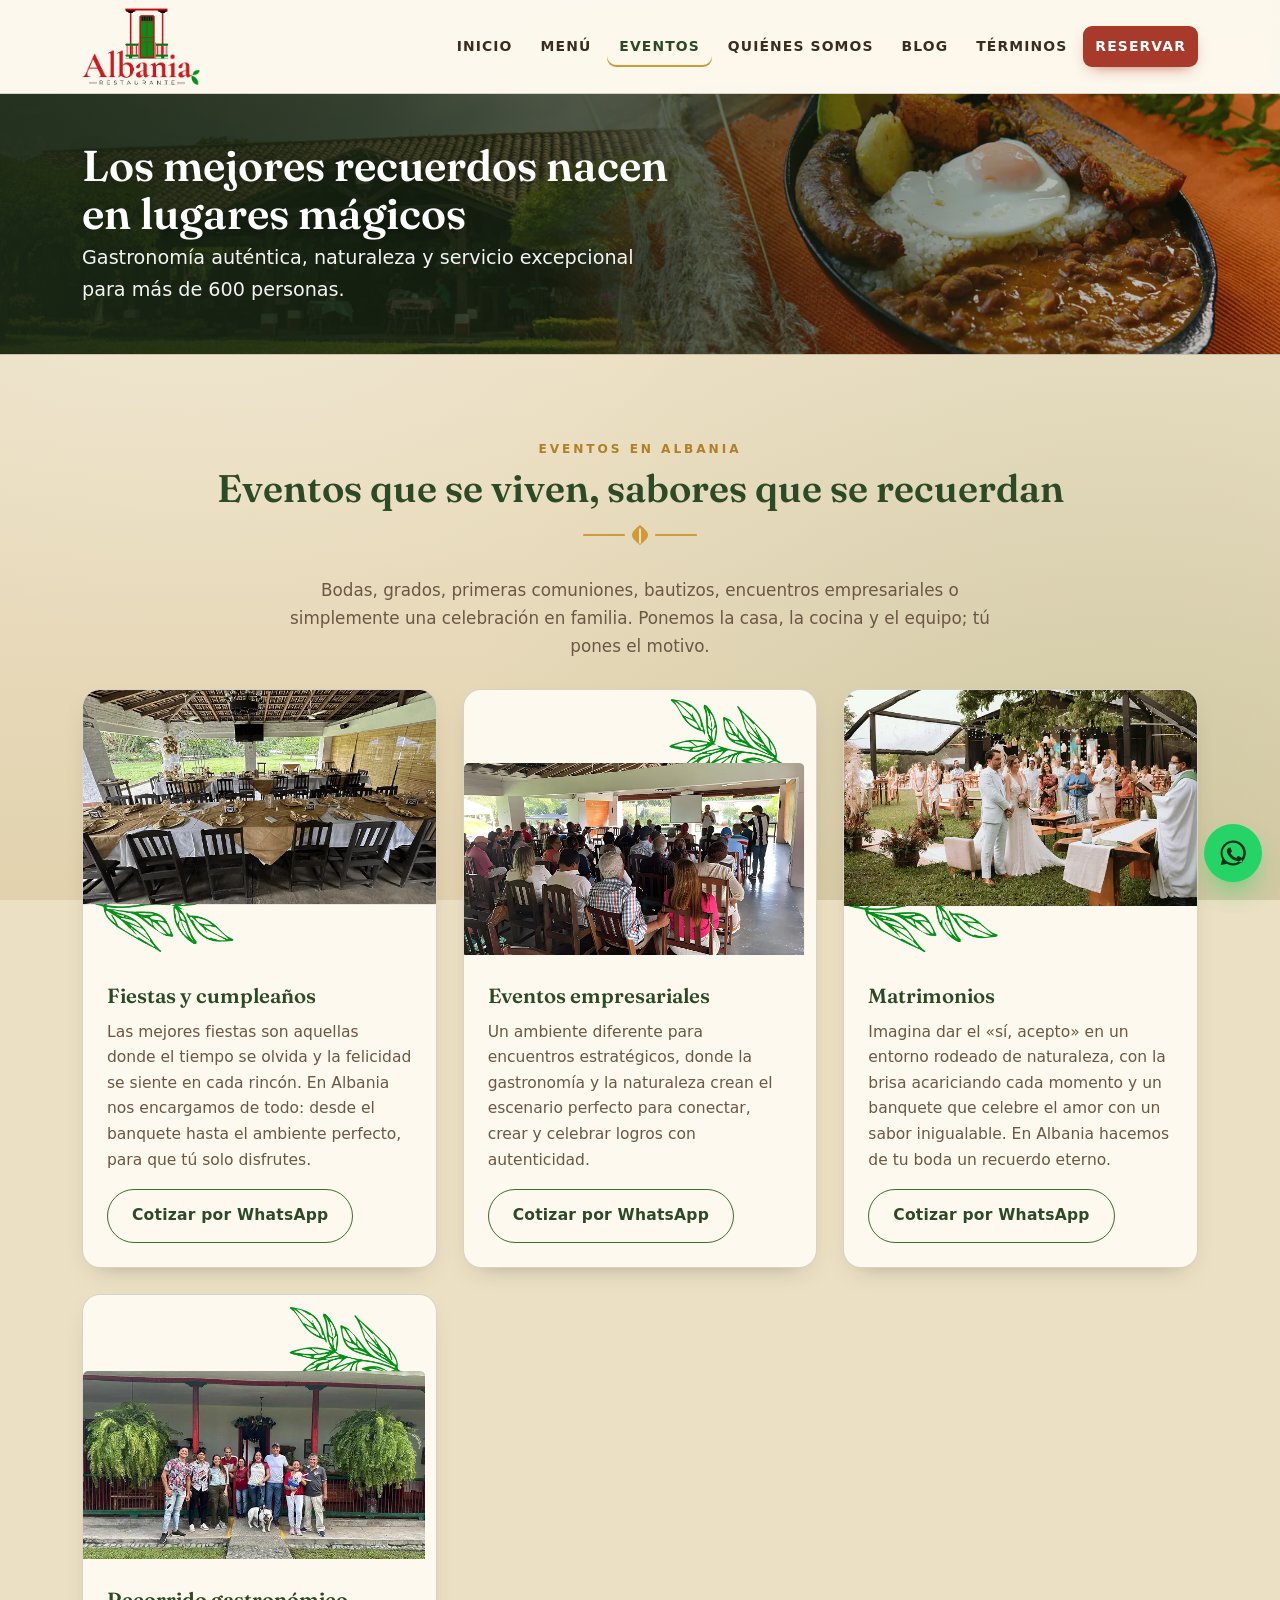
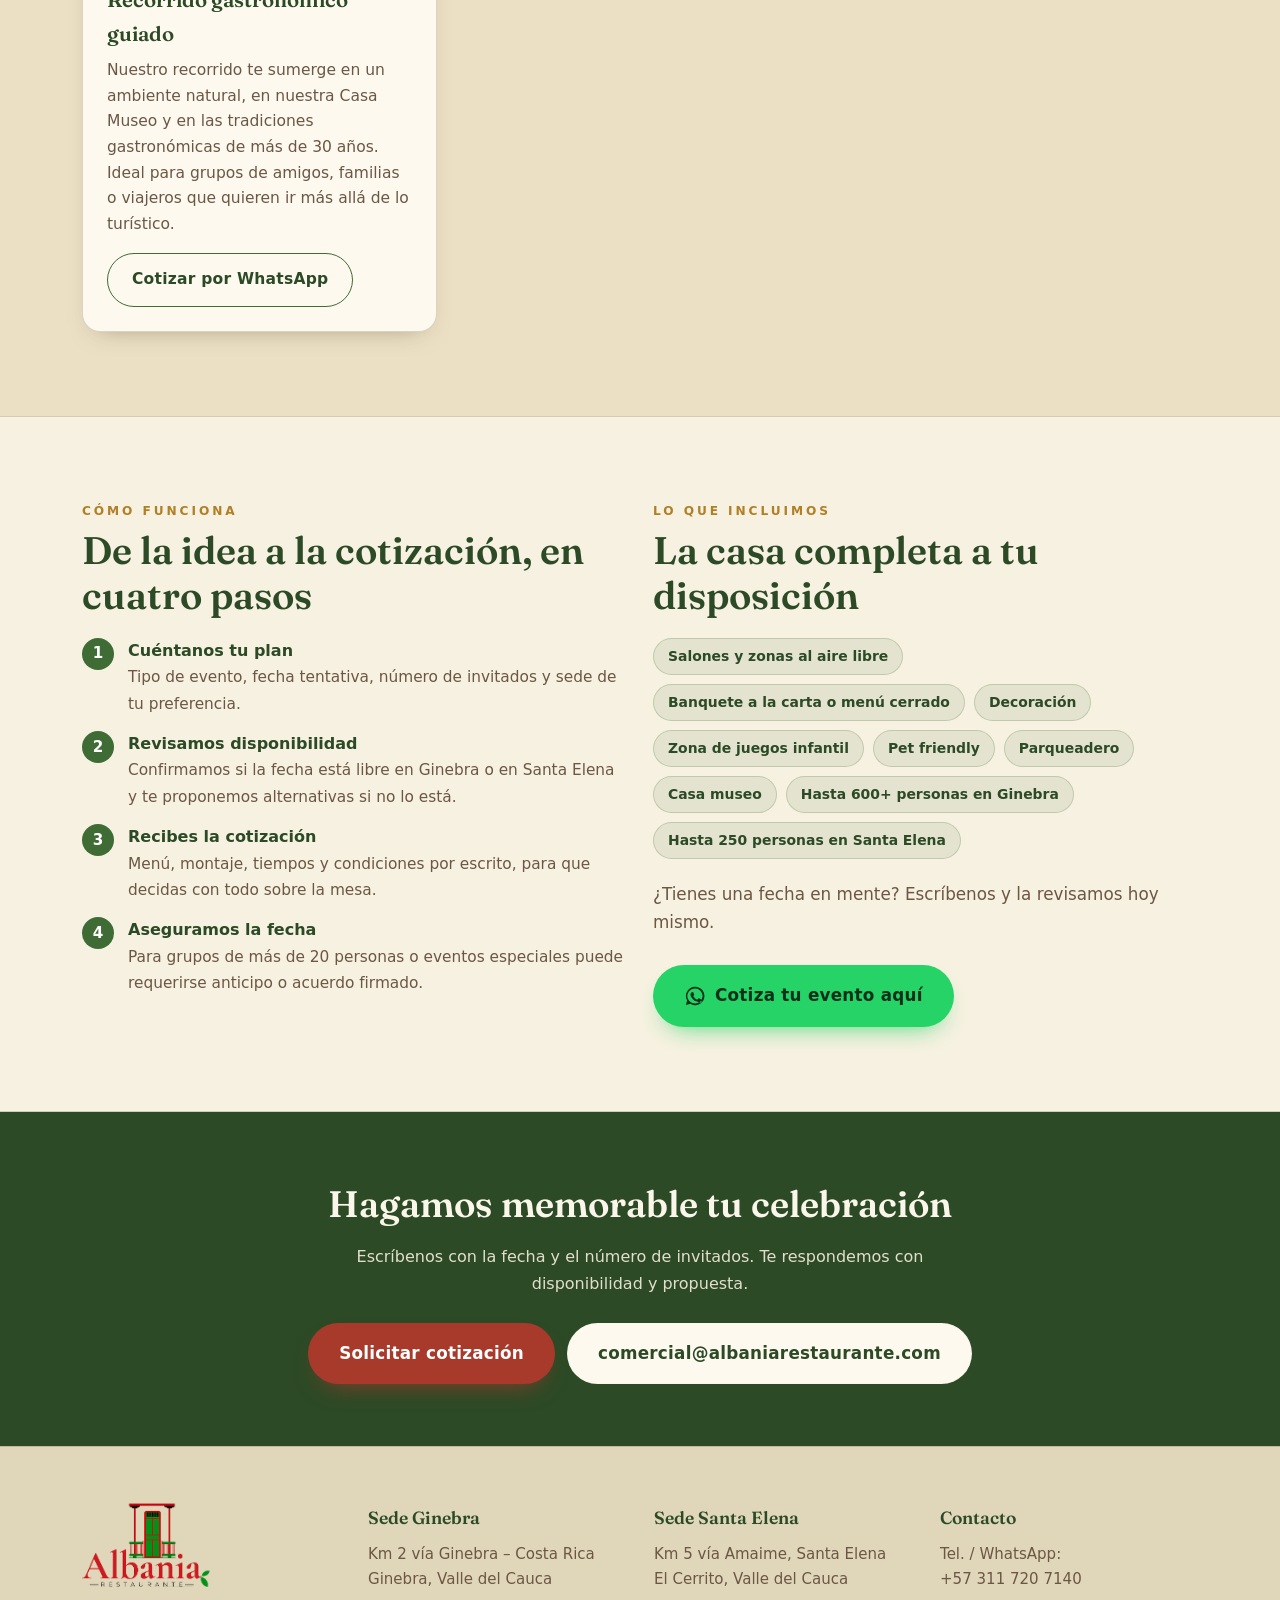
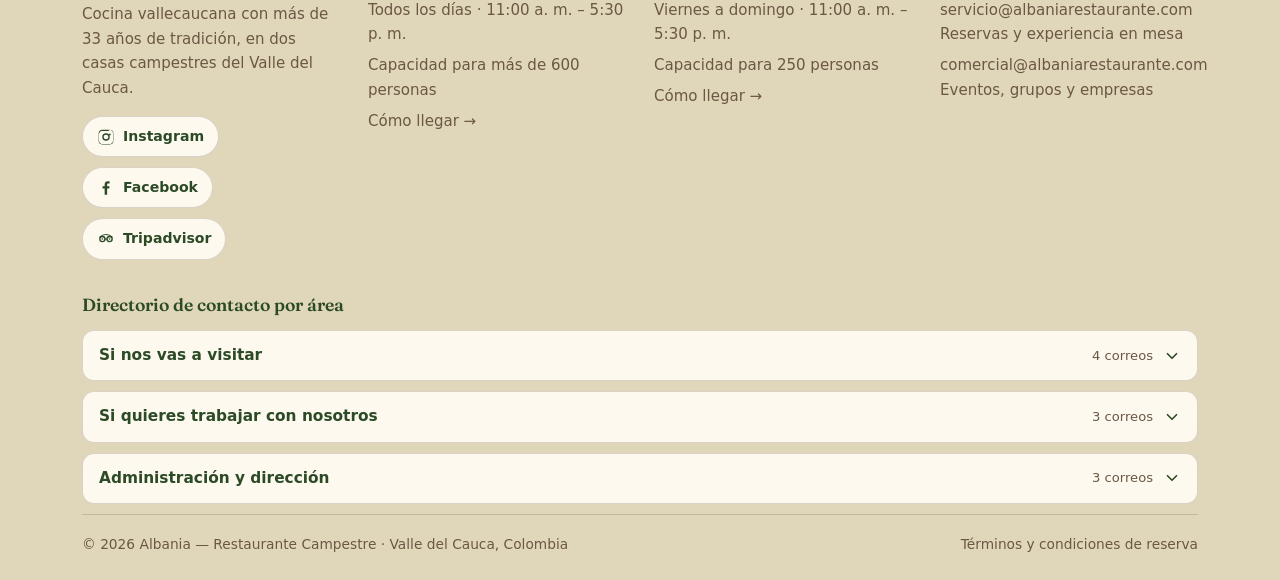
==== commit f88c5e27: "Blog: indice /blog/, primera entrada «Tradiciones navidenas» (SEO, BlogPosting, sitemap), Blog en el" ====
--- a/eventos/index.html
+++ b/eventos/index.html
@@ -193,6 +193,7 @@
           <a href="/menu/">Menú</a>
           <a href="/eventos/" aria-current="page">Eventos</a>
           <a href="/quienes-somos/">Quiénes somos</a>
+          <a href="/blog/">Blog</a>
           <a href="/terminos-y-condiciones/">Términos</a>
           <a class="btn-reservar-nav" href="/reserva/">Reservar</a>
       </nav>
--- a/styles.css
+++ b/styles.css
@@ -421,3 +421,53 @@
   body { background: #fff; }
   .seccion { padding: 0; }
 }
+
+
+/* =========================================================
+   Portada en video — decorativa: muda, en bucle, con foto
+   inmediata debajo y control de pausa siempre disponible.
+   ========================================================= */
+.portada--video { position: relative; }
+.portada--video .portada-media {
+  width: 100%;
+  height: clamp(320px, 52vw, 520px);
+  object-fit: cover;
+  display: block;
+}
+/* El video se monta sobre la foto; si no arranca, queda la foto. */
+.portada--video .portada-video {
+  position: absolute; inset: 0;
+  opacity: 0; transition: opacity .6s ease;
+  background: #22331c;
+}
+.portada--video .portada-video.visible { opacity: 1; }
+@media (prefers-reduced-motion: reduce) {
+  .portada--video .portada-video { transition: none; }
+}
+.portada--video .portada-velo { z-index: 2; }
+
+.portada-control {
+  position: absolute; right: 16px; bottom: 16px; z-index: 3;
+  display: inline-flex; align-items: center; gap: 7px;
+  padding: 8px 14px; border-radius: 999px; cursor: pointer;
+  font: inherit; font-size: .82rem; font-weight: 600;
+  color: var(--crema-panel); background: rgba(28, 42, 22, .55);
+  border: 1px solid rgba(253, 249, 239, .45);
+  backdrop-filter: blur(6px);
+  transition: background .18s ease;
+}
+.portada-control:hover { background: rgba(28, 42, 22, .82); }
+.portada-control:focus-visible { outline: 2px solid var(--crema-panel); outline-offset: 2px; }
+@media (max-width: 600px) {
+  .portada-control { right: 12px; bottom: 12px; padding: 7px 12px; font-size: .78rem; }
+}
+@media print { .portada-control { display: none !important; } }
+/* Celular: la portada crece para que el titulo y los botones no queden recortados. */
+@media (max-width: 600px) {
+  .portada--video .portada-media { height: 440px; }
+}
+/* Celular: nada se sale de la pantalla (reserva en una columna; botones largos, como un correo, parten línea). */
+@media (max-width: 760px) {
+  .rejilla-2[style*="grid-template-columns"] { grid-template-columns: 1fr !important; }
+  .btn { max-width: 100%; white-space: normal; overflow-wrap: anywhere; text-align: center; }
+}
